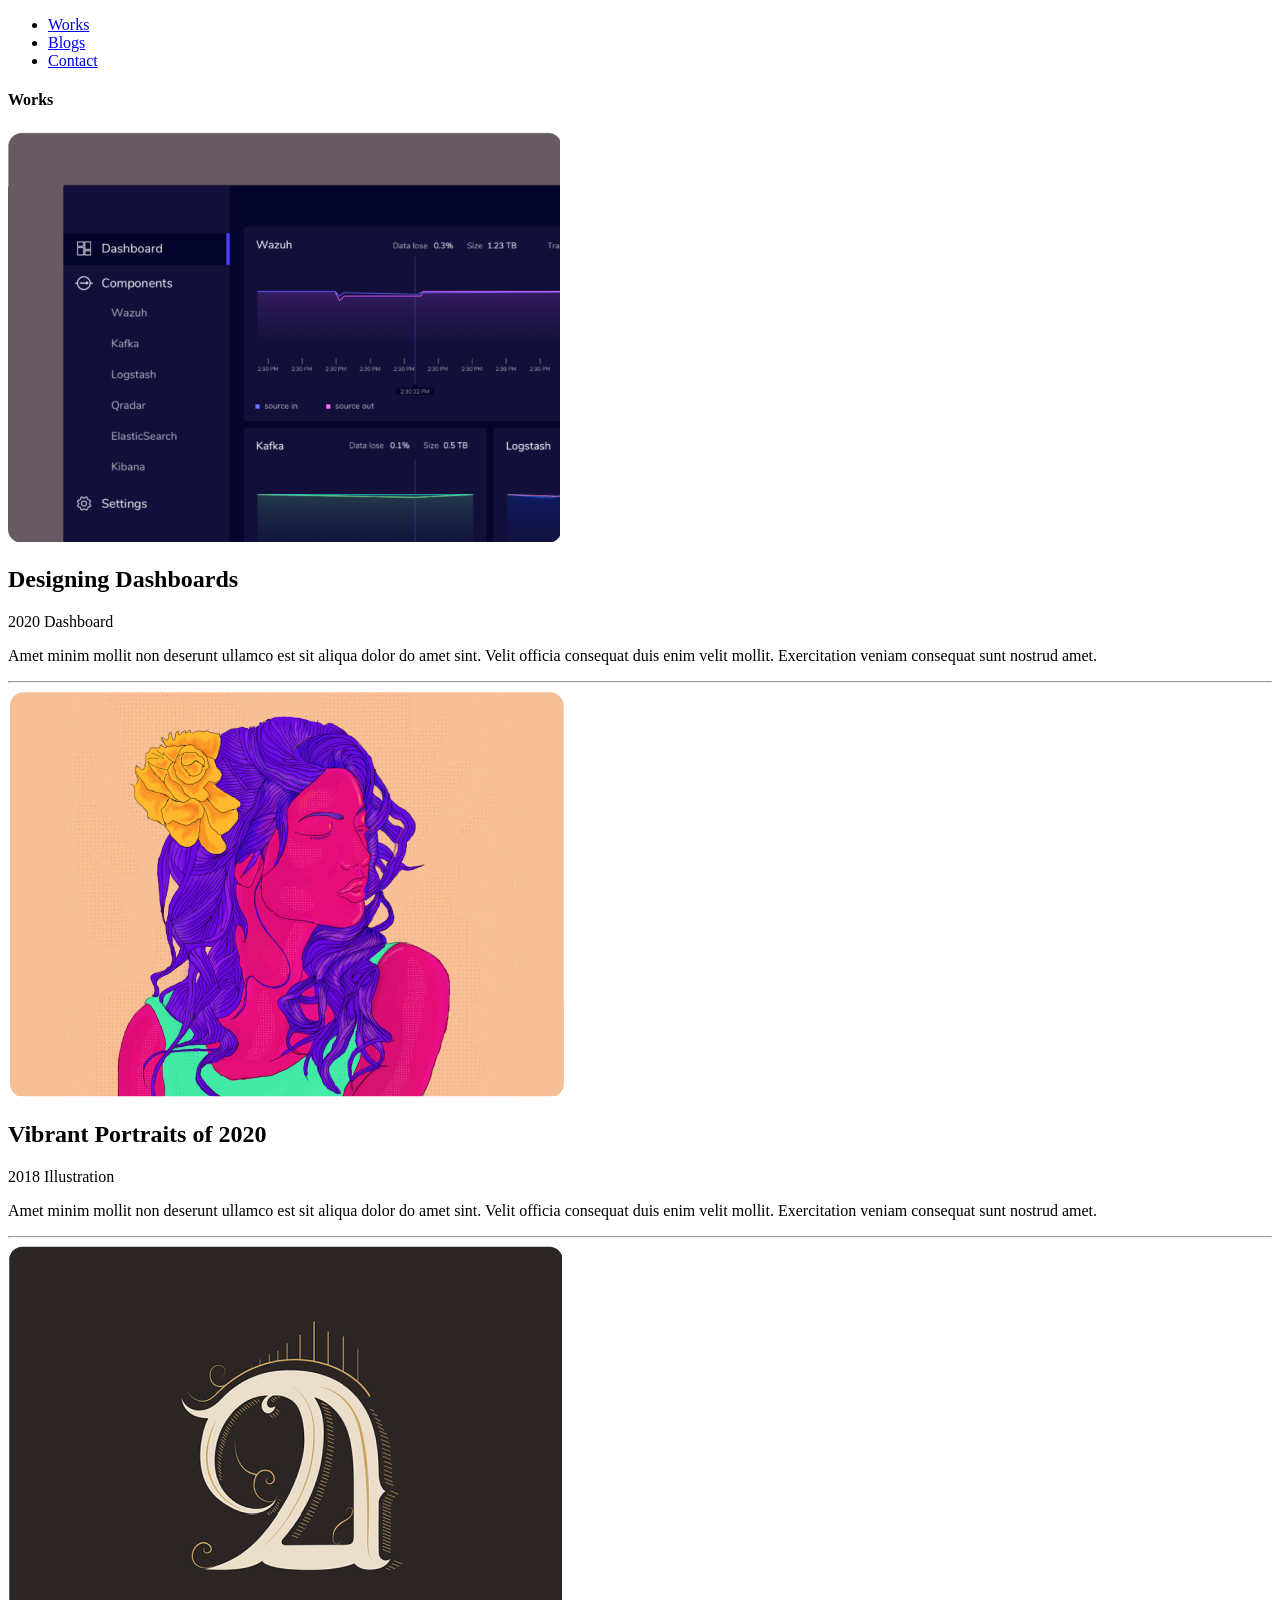
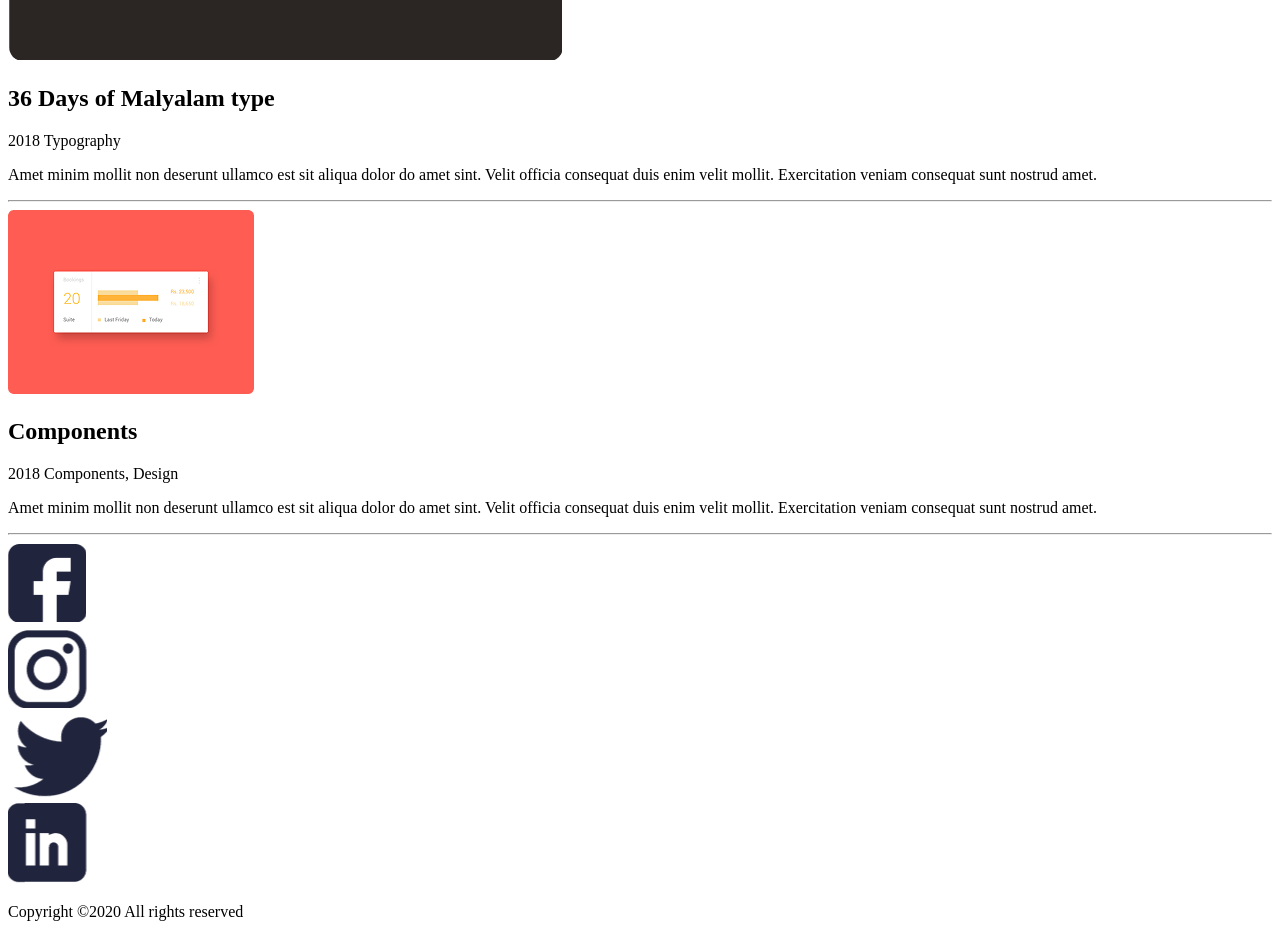
==== works.html @ 02c2acb2 "Add CSS for footer and seach work section" ====
<!DOCTYPE html>
<html lang="en">
    <head>
        <meta charset="UTF-8">
        <meta name="viewport" content="width=device-width, initial-scale=1.0">
        <title>Works</title>
        <link rel="preconnect" href="https://fonts.googleapis.com">
        <link rel="preconnect" href="https://fonts.gstatic.com" crossorigin>
        <link
            href="https://fonts.googleapis.com/css2?family=Heebo:wght@100..900&display=swap"
            rel="stylesheet">
        <link rel="stylesheet" href="styles/work.css">
    </head>
    <body>
        <header class="container">
            <nav>
                <ul class="heebo-medium">
                    <li><a href="works.html">Works</a></li>
                    <li><a href="blogs.html">Blogs</a></li>
                    <li><a href="contacts.html">Contact</a></li>
                </ul>
            </nav>
        </header>
        <section>
            <div class="container">
                <h4 class="heebo-black">Works</h4>
                <div class="work">
                    <div>
                        <img src="images/dashboard.png" alt="dasboard image">
                    </div>
                    <div>
                        <h2 class="heebo-bold">Designing Dashboards</h2>
                        <span class="heebo-black-year">2020</span>
                        <span class="heebo-regular category">Dashboard</span>
                        <p class="heebo-regular">Amet minim mollit non deserunt ullamco est sit aliqua
                            dolor do amet sint. Velit officia consequat duis
                            enim velit mollit. Exercitation veniam consequat
                            sunt nostrud amet.</p>
                    </div>
                </div>
                <hr>
                <div class="work">
                    <div class="potrait">
                        <img src="images/potrait.png" alt="potrait image">
                    </div>
                    <div>
                        <h2 class="heebo-bold">Vibrant Portraits of 2020</h2>
                        <span class="heebo-black-year">2018</span>
                        <span class="heebo-regular category">Illustration</span>
                        <p class="heebo-regular">Amet minim mollit non deserunt ullamco est sit aliqua
                            dolor do amet sint. Velit officia consequat duis
                            enim velit mollit. Exercitation veniam consequat
                            sunt nostrud amet.</p>
                    </div>
                </div>
                <hr>
                <div class="work">
                    <div>
                        <img src="images/malyalm.png" alt="malyalm image">
                    </div>
                    <div>
                        <h2 class="heebo-bold">36 Days of Malyalam type</h2>
                        <span class="heebo-black-year">2018</span>
                        <span class="heebo-regular category">Typography</span>
                        <p class="heebo-regular">Amet minim mollit non deserunt ullamco est sit
                            aliqua
                            dolor do amet sint. Velit officia consequat duis
                            enim velit mollit. Exercitation veniam consequat
                            sunt nostrud amet.</p>
                    </div>
                </div>
                <hr>
                <div class="work">
                    <div>
                        <img src="images/Components.png" alt="components image">
                    </div>
                    <div>
                        <h2 class="heebo-bold">Components</h2>
                        <span class="heebo-black-year">2018</span>
                        <span class="heebo-regular category">Components, Design</span>
                        <p class="heebo-regular">Amet minim mollit non deserunt ullamco est sit aliqua dolor do amet sint. Velit officia consequat duis enim velit mollit. Exercitation veniam consequat sunt nostrud amet.</p>
                    </div>
                </div>
                <hr>
            </div>
        </section>
                <footer class="heebo-regular">
                <div class="footer-social">
                    <a href="#">
                        <img src="images/fb-logo.png"
                            alt="facebook logo">
                    </a>
                </div>
                <div class="footer-social">
                    <a href="#">
                        <img src="images/Insta-logo.png" alt="instagram logo">
                    </a>
                </div>
                <div class="footer-social">
                    <a href="#">
                        <img  src="images/twitter-logo.png"
                            alt="twitter logo">
                    </a>
                </div>
                <div class="footer-social">
                    <a href="#">
                        <img src="images/linkedin-logo.png" alt="linkedin logo">
                    </a>
                </div>
                <p>Copyright ©2020 All rights reserved</p>
            
        </footer>
    </body>
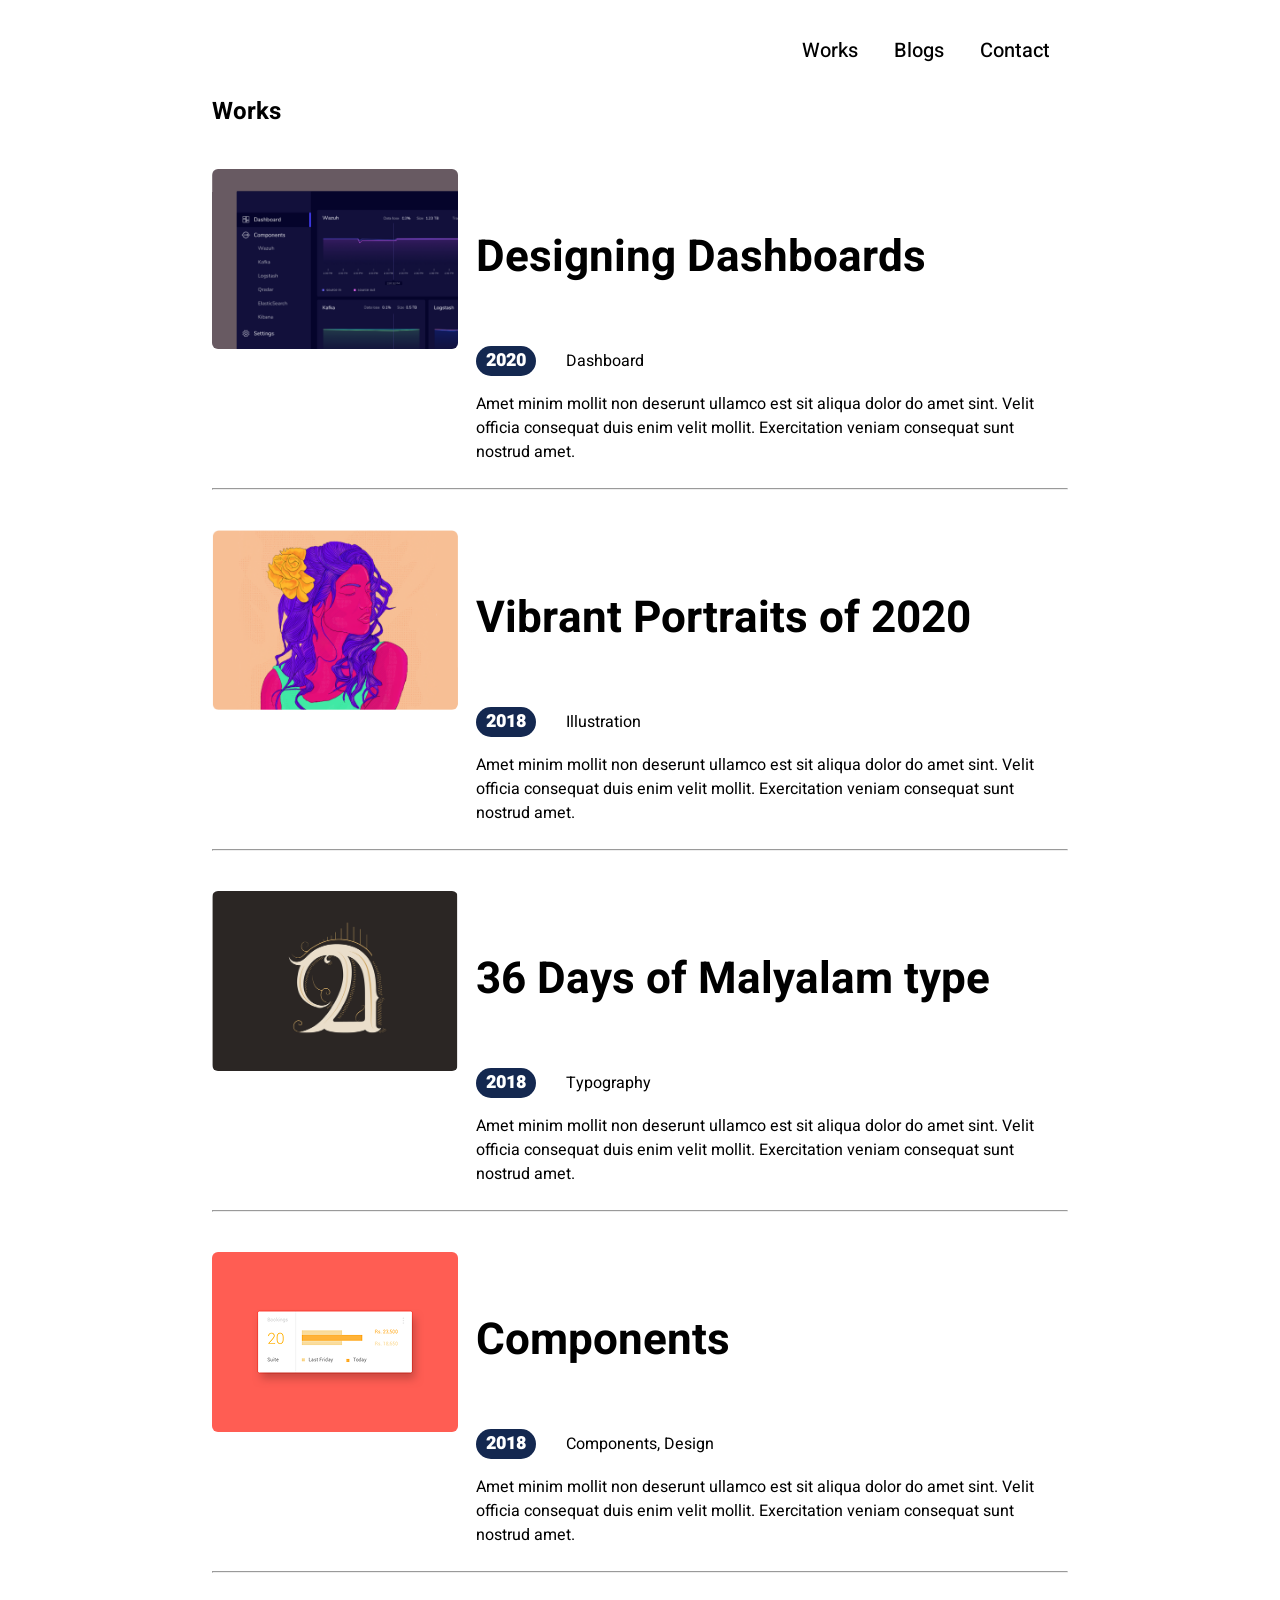
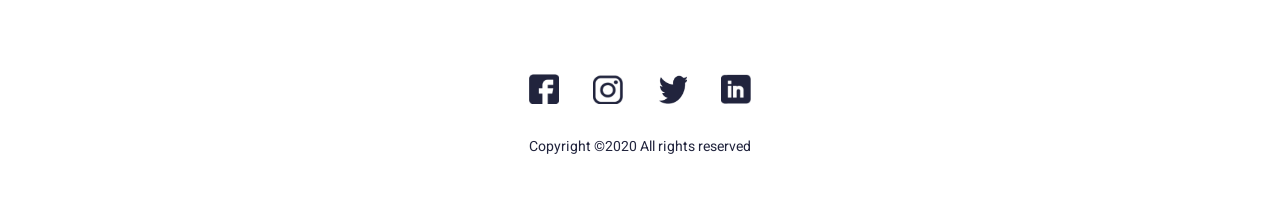
==== commit 4b2b7d82: "update hr tag and footer" ====
--- a/works.html
+++ b/works.html
@@ -23,13 +23,13 @@
         </header>
         <section>
             <div class="container">
-                <h4 class="heebo-black">Works</h4>
+                <h2 class="heebo-black">Works</h2>
                 <div class="work">
                     <div>
                         <img src="images/dashboard.png" alt="dasboard image">
                     </div>
                     <div>
-                        <h2 class="heebo-bold">Designing Dashboards</h2>
+                        <h4 class="heebo-bold">Designing Dashboards</h4>
                         <span class="heebo-black-year">2020</span>
                         <span class="heebo-regular category">Dashboard</span>
                         <p class="heebo-regular">Amet minim mollit non deserunt ullamco est sit aliqua
@@ -44,7 +44,7 @@
                         <img src="images/potrait.png" alt="potrait image">
                     </div>
                     <div>
-                        <h2 class="heebo-bold">Vibrant Portraits of 2020</h2>
+                        <h4 class="heebo-bold">Vibrant Portraits of 2020</h4>
                         <span class="heebo-black-year">2018</span>
                         <span class="heebo-regular category">Illustration</span>
                         <p class="heebo-regular">Amet minim mollit non deserunt ullamco est sit aliqua
@@ -59,7 +59,7 @@
                         <img src="images/malyalm.png" alt="malyalm image">
                     </div>
                     <div>
-                        <h2 class="heebo-bold">36 Days of Malyalam type</h2>
+                        <h4 class="heebo-bold">36 Days of Malyalam type</h4>
                         <span class="heebo-black-year">2018</span>
                         <span class="heebo-regular category">Typography</span>
                         <p class="heebo-regular">Amet minim mollit non deserunt ullamco est sit
@@ -75,7 +75,7 @@
                         <img src="images/Components.png" alt="components image">
                     </div>
                     <div>
-                        <h2 class="heebo-bold">Components</h2>
+                        <h4 class="heebo-bold">Components</h4>
                         <span class="heebo-black-year">2018</span>
                         <span class="heebo-regular category">Components, Design</span>
                         <p class="heebo-regular">Amet minim mollit non deserunt ullamco est sit aliqua dolor do amet sint. Velit officia consequat duis enim velit mollit. Exercitation veniam consequat sunt nostrud amet.</p>
--- a/styles/work.css
+++ b/styles/work.css
@@ -0,0 +1,80 @@
+body {
+    margin: 0; 
+    font-family: "Heebo", sans-serif;
+    font-optical-sizing: auto
+}
+
+.container {
+    width: 856px;
+    margin: 0 auto;
+}
+
+nav ul {
+    margin: 7px 0 0 0;
+    padding: 0;
+    list-style: none;
+    display: flex;
+    justify-content: right;
+}
+
+nav ul li {
+    display: inline;
+    padding: 29px 18px;}
+
+nav ul li a {
+    text-decoration: none;
+    color: #000000;
+    font-size: 20px;
+}
+
+nav ul li a:hover {
+    color: gray;
+}
+.heebo-medium {
+    font-weight: 500;
+}
+
+.heebo-regular {
+    font-weight: 400;
+}
+
+.heebo-bold {
+    font-weight: 700;
+}
+.heebo-black-year {font-weight: 900;  font-size: 18px;
+    background-color: #142850;
+    color: white;
+    padding: 0px 10px 0px 10px;
+    margin-right: 26px;
+    border-radius: 16px;
+    line-height:30px;
+    display: inline-block;}
+section h4{font-size: 44px; line-height: 60px}
+Section img{ width: 246px;
+    height: 180px;
+    object-fit: cover; border-radius: 6px;}
+.work{display: flex;
+    align-items: flex-start;
+    gap: 18px; margin-top: 40px;}
+section h2 {margin: 0 0 16px 0;}
+footer{
+     width:1152px;
+    margin:101px auto 56px auto;
+    text-align:center;
+}
+
+.footer-social{
+    display:inline-block;
+    margin:0 15px;      
+}
+
+.footer-social img{
+    width:30px;
+    height:30px;
+}
+
+footer p{
+    margin-top:25px; 
+    font-size:14px;
+    color:#21243D;
+}
